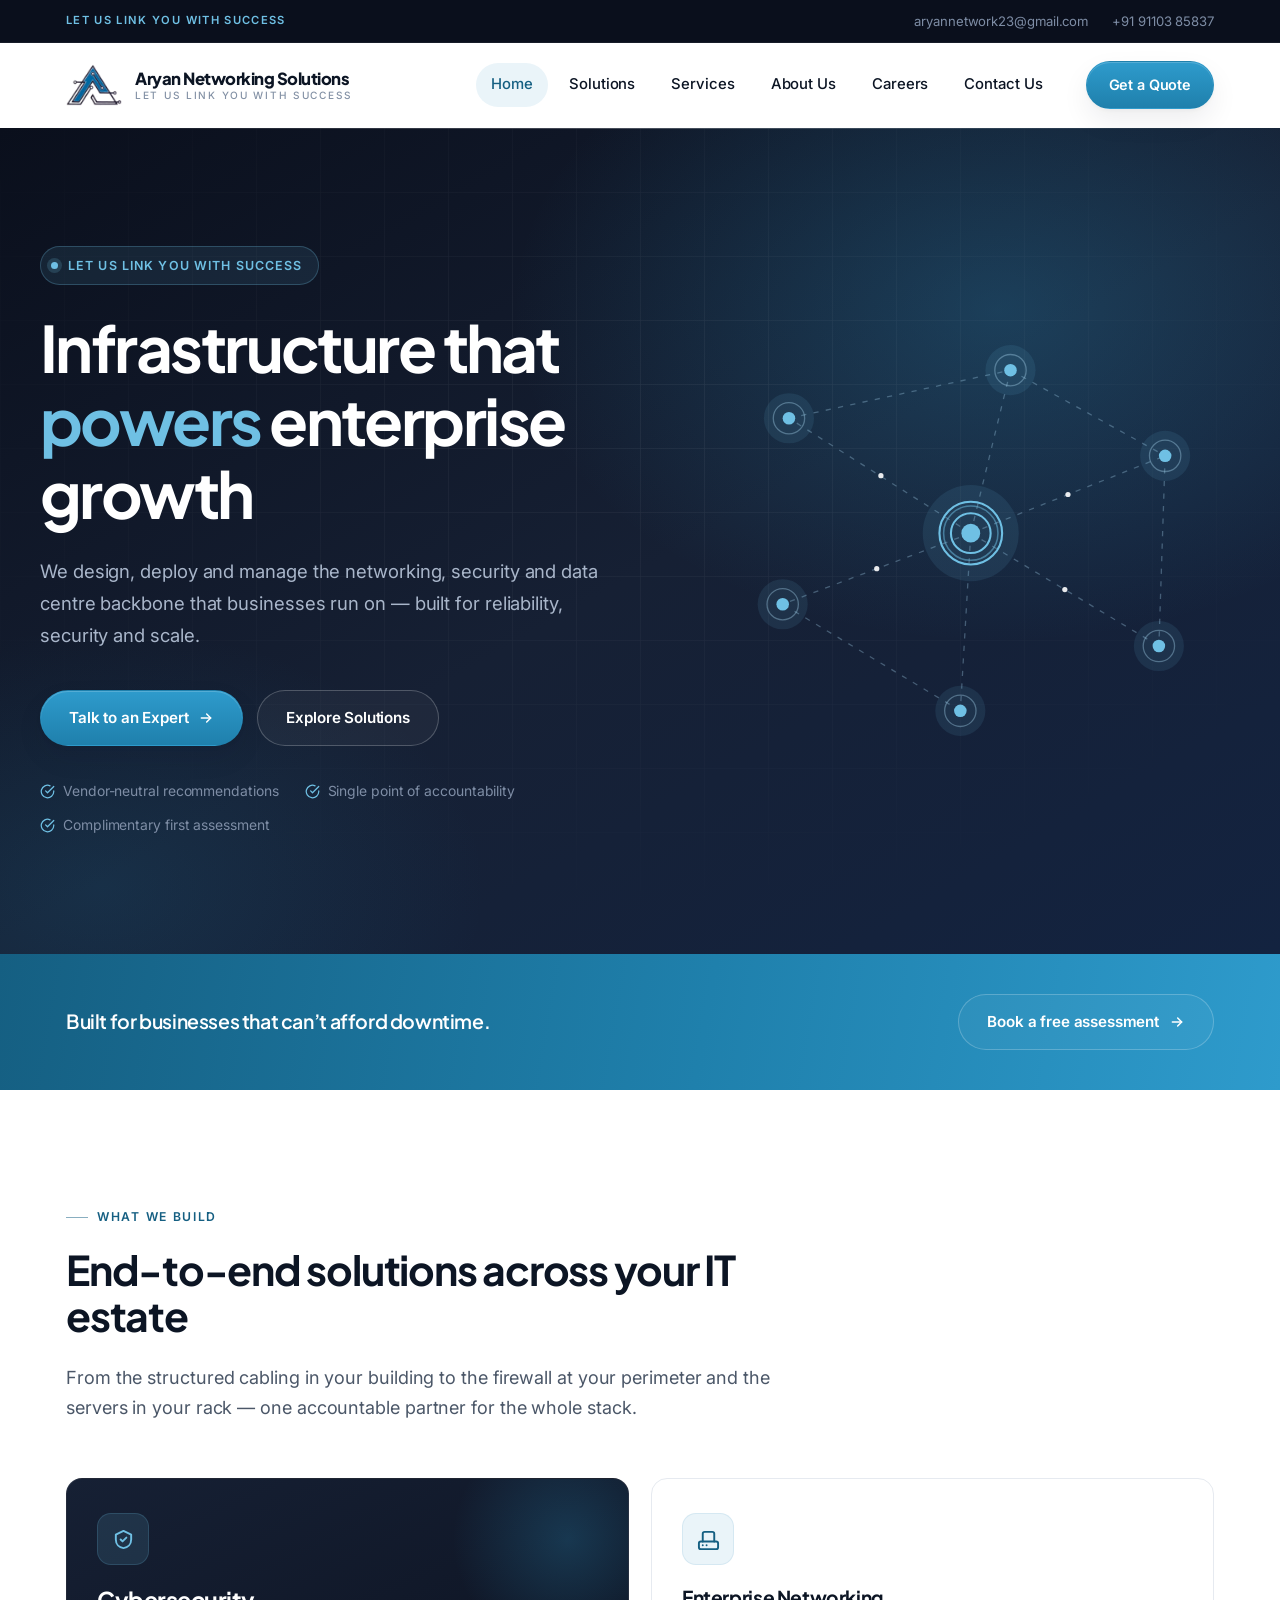
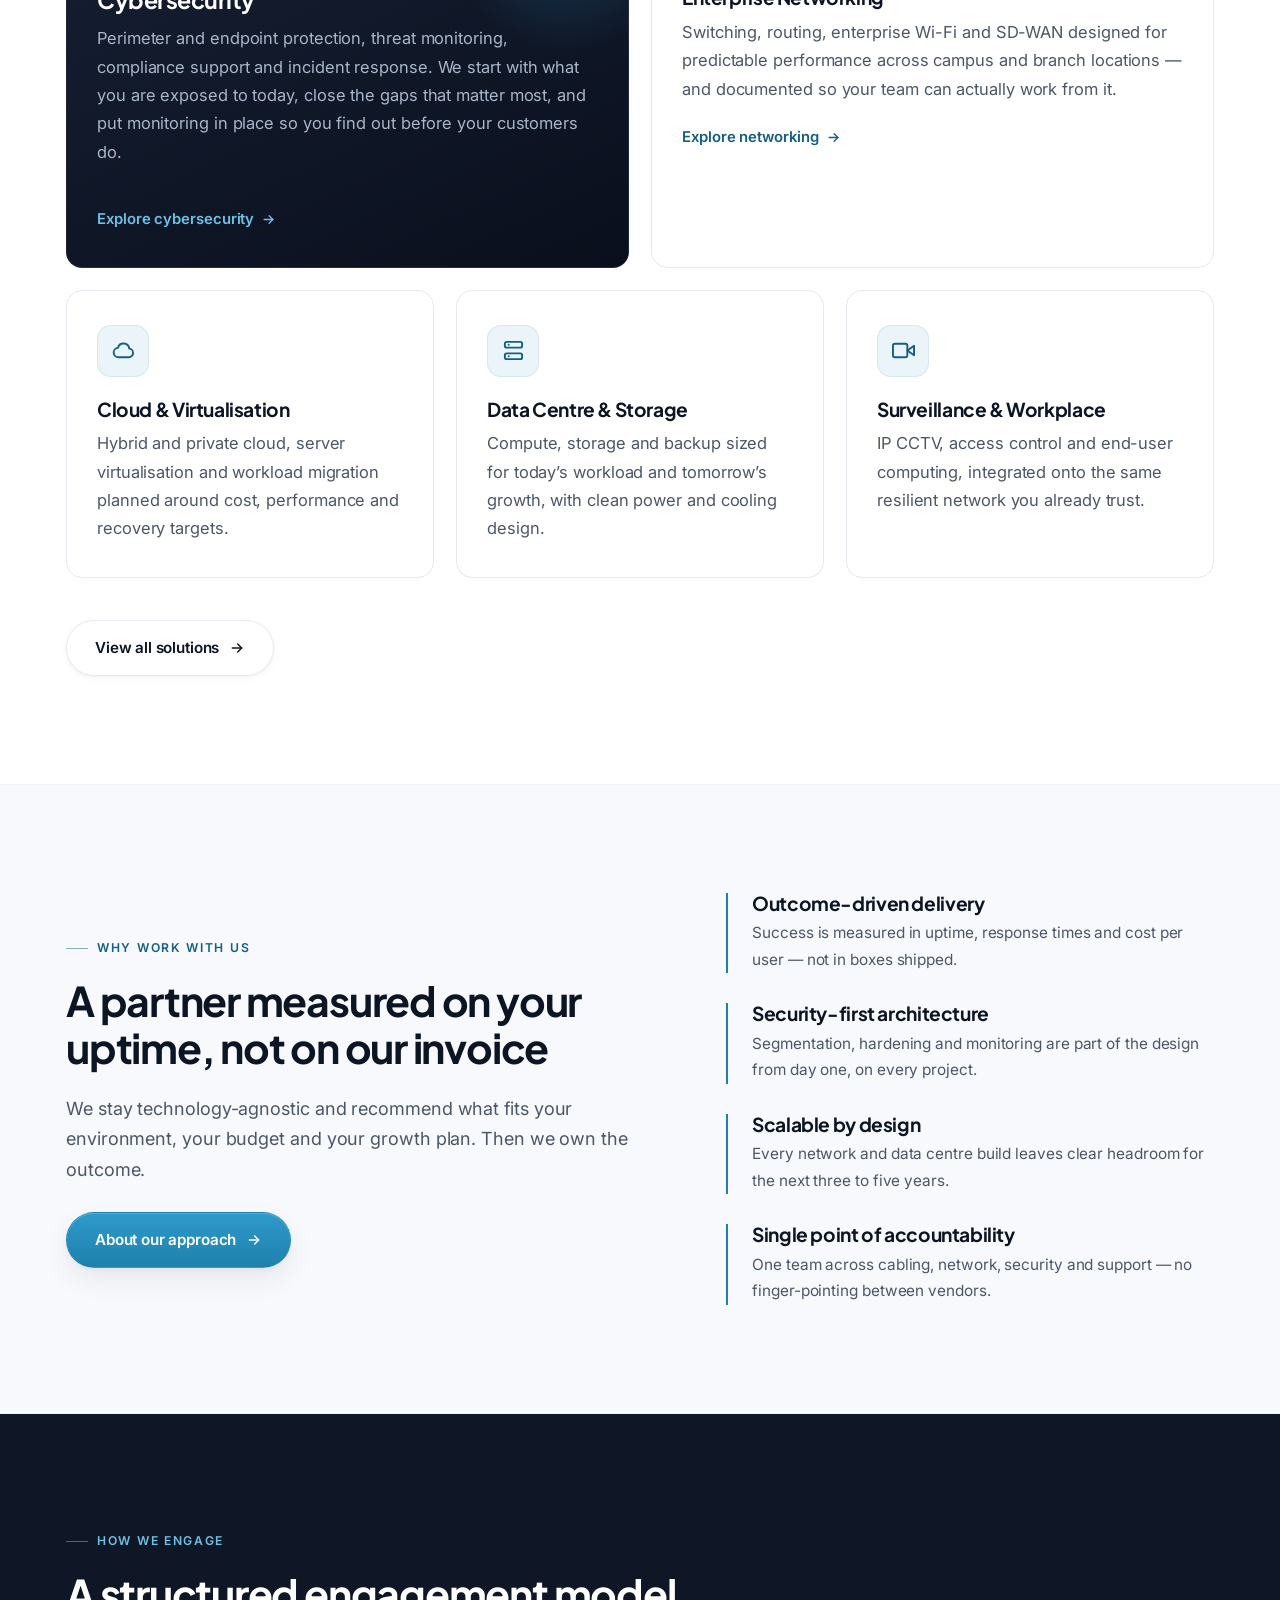
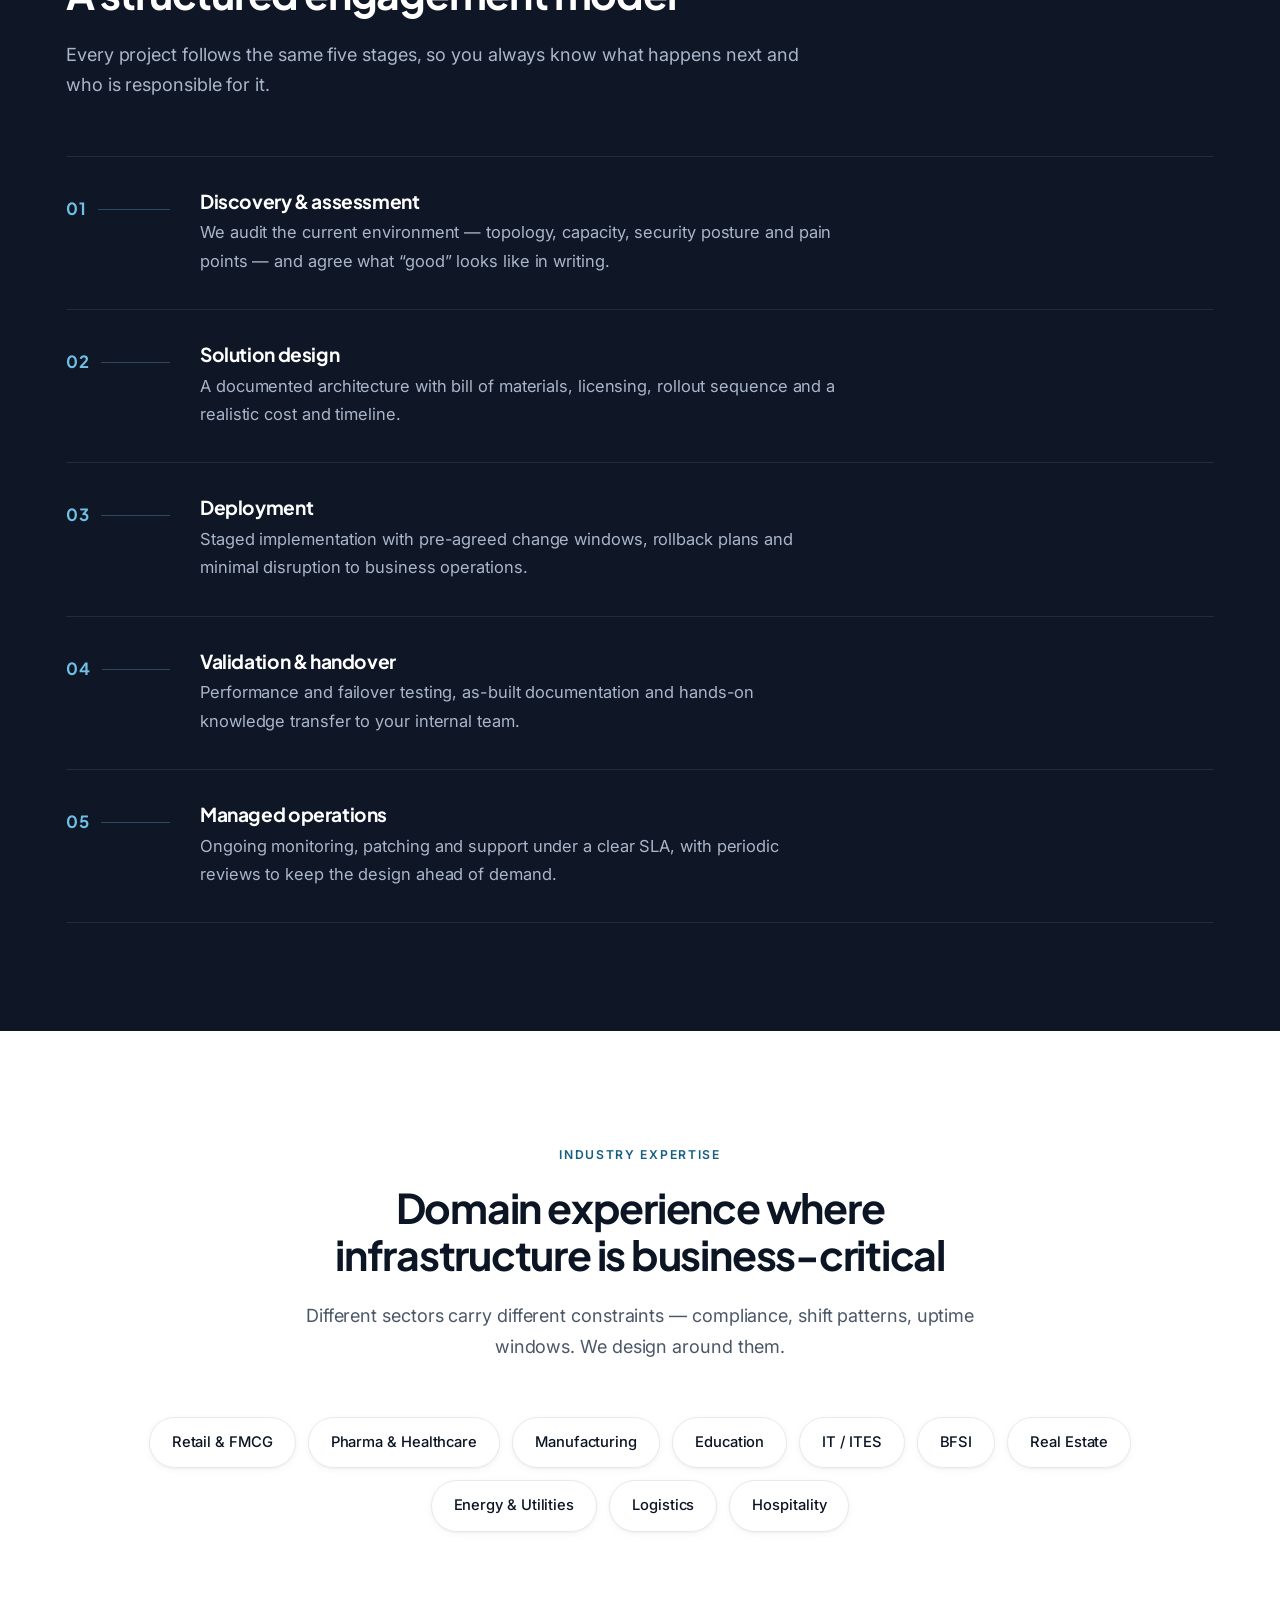
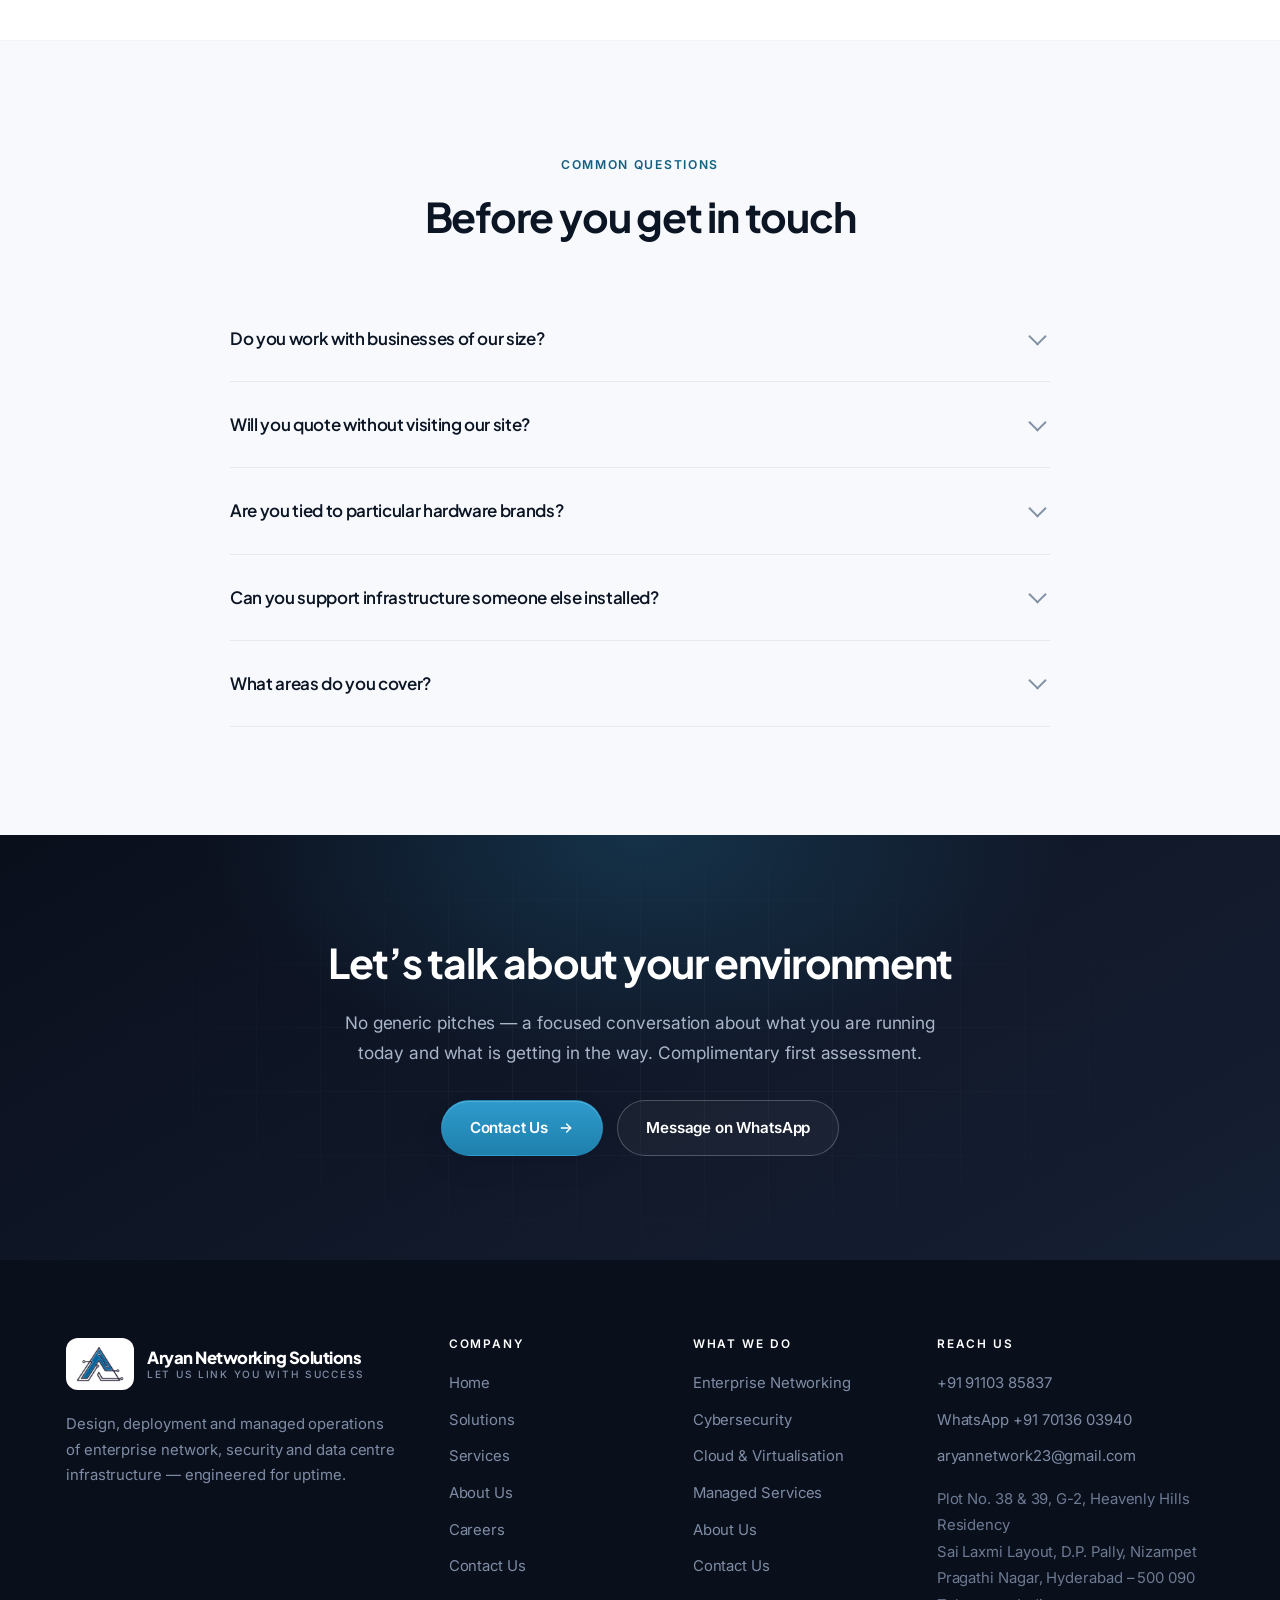
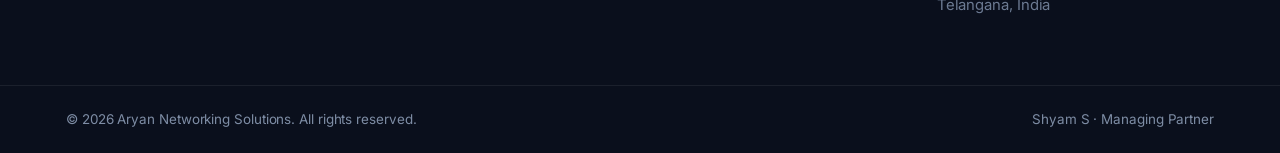
==== index.html @ 5ed6d464 "Aryan Networking Solutions marketing site Static HTML/CSS/JS site: home, solutions, services, about," ====
<!DOCTYPE html>
<html lang="en">
<head>
<meta charset="utf-8">
<meta name="viewport" content="width=device-width, initial-scale=1">
<title>Aryan Networking Solutions | Enterprise Network &amp; IT Infrastructure</title>
<meta name="description" content="Aryan Networking Solutions designs, deploys and manages enterprise networking, cybersecurity, cloud and data centre infrastructure. Hyderabad, Telangana.">
<link rel="preconnect" href="https://fonts.googleapis.com">
<link rel="preconnect" href="https://fonts.gstatic.com" crossorigin>
<link rel="stylesheet" href="https://fonts.googleapis.com/css2?family=Inter:wght@400;500;600&family=Plus+Jakarta+Sans:wght@600;700;800&display=swap">
<link rel="stylesheet" href="assets/css/styles.css">
</head>
<body>

<div id="site-header"></div>

<!-- ============================ HERO ============================ -->
<section class="hero">
  <div class="container hero-grid">

    <div>
      <span class="hero-badge"><span class="dot"></span>Let us link you with success</span>
      <h1>Infrastructure that <span class="accent">powers</span> enterprise growth</h1>
      <p>We design, deploy and manage the networking, security and data centre
         backbone that businesses run on &mdash; built for reliability, security
         and scale.</p>

      <div class="btn-row">
        <a class="btn btn-primary" data-href="phone" href="#">
          Talk to an Expert
          <svg viewBox="0 0 24 24" fill="none" stroke="currentColor" stroke-width="2.2" stroke-linecap="round" stroke-linejoin="round"><path d="M5 12h14"/><path d="M13 6l6 6-6 6"/></svg>
        </a>
        <a class="btn btn-ghost" href="solutions.html">Explore Solutions</a>
      </div>

      <div class="hero-meta">
        <span><svg viewBox="0 0 24 24" fill="none" stroke="currentColor" stroke-width="2" stroke-linecap="round" stroke-linejoin="round"><path d="M22 11.1V12a10 10 0 1 1-5.9-9.1"/><path d="M9 11l3 3L22 4"/></svg>Vendor-neutral recommendations</span>
        <span><svg viewBox="0 0 24 24" fill="none" stroke="currentColor" stroke-width="2" stroke-linecap="round" stroke-linejoin="round"><path d="M22 11.1V12a10 10 0 1 1-5.9-9.1"/><path d="M9 11l3 3L22 4"/></svg>Single point of accountability</span>
        <span><svg viewBox="0 0 24 24" fill="none" stroke="currentColor" stroke-width="2" stroke-linecap="round" stroke-linejoin="round"><path d="M22 11.1V12a10 10 0 1 1-5.9-9.1"/><path d="M9 11l3 3L22 4"/></svg>Complimentary first assessment</span>
      </div>
    </div>

    <!-- abstract network topology -->
    <div class="hero-visual" aria-hidden="true">
      <svg class="topo" viewBox="0 0 520 460">
        <g class="edge-set">
          <path class="edge" d="M262 226 L 88 116"/>
          <path class="edge" d="M262 226 L 300 70"/>
          <path class="edge" d="M262 226 L 448 152"/>
          <path class="edge" d="M262 226 L 442 334"/>
          <path class="edge" d="M262 226 L 252 396"/>
          <path class="edge" d="M262 226 L 82 294"/>
          <path class="edge" d="M88 116 L 300 70"/>
          <path class="edge" d="M448 152 L 442 334"/>
          <path class="edge" d="M252 396 L 82 294"/>
          <path class="edge" d="M300 70 L 448 152"/>
        </g>

        <circle class="pulse-ring" cx="262" cy="226" r="26"/>

        <!-- hub -->
        <circle class="halo"     cx="262" cy="226" r="46"/>
        <circle class="node-hub" cx="262" cy="226" r="30"/>
        <circle class="node-hub" cx="262" cy="226" r="19"/>
        <circle class="node-core" cx="262" cy="226" r="9"/>

        <!-- satellites -->
        <g>
          <circle class="halo" cx="88" cy="116" r="24"/>
          <circle class="node-ring" cx="88" cy="116" r="15"/>
          <circle class="node-core" cx="88" cy="116" r="6"/>

          <circle class="halo" cx="300" cy="70" r="24"/>
          <circle class="node-ring" cx="300" cy="70" r="15"/>
          <circle class="node-core" cx="300" cy="70" r="6"/>

          <circle class="halo" cx="448" cy="152" r="24"/>
          <circle class="node-ring" cx="448" cy="152" r="15"/>
          <circle class="node-core" cx="448" cy="152" r="6"/>

          <circle class="halo" cx="442" cy="334" r="24"/>
          <circle class="node-ring" cx="442" cy="334" r="15"/>
          <circle class="node-core" cx="442" cy="334" r="6"/>

          <circle class="halo" cx="252" cy="396" r="24"/>
          <circle class="node-ring" cx="252" cy="396" r="15"/>
          <circle class="node-core" cx="252" cy="396" r="6"/>

          <circle class="halo" cx="82" cy="294" r="24"/>
          <circle class="node-ring" cx="82" cy="294" r="15"/>
          <circle class="node-core" cx="82" cy="294" r="6"/>
        </g>

        <circle class="spark" cx="176" cy="171" r="2.5"/>
        <circle class="spark" cx="355" cy="189" r="2.5"/>
        <circle class="spark" cx="352" cy="280" r="2.5"/>
        <circle class="spark" cx="172" cy="260" r="2.5"/>
      </svg>
    </div>

  </div>
</section>

<!-- ======================= CAPABILITY STRIP ====================== -->
<div class="strip">
  <div class="container strip-inner">
    <p>Built for businesses that can&rsquo;t afford downtime.</p>
    <a class="btn btn-ghost" href="contact.html">
      Book a free assessment
      <svg viewBox="0 0 24 24" fill="none" stroke="currentColor" stroke-width="2.2" stroke-linecap="round" stroke-linejoin="round"><path d="M5 12h14"/><path d="M13 6l6 6-6 6"/></svg>
    </a>
  </div>
</div>

<!-- =========================== SOLUTIONS ========================= -->
<section class="section">
  <div class="container">
    <div class="section-head reveal">
      <span class="eyebrow">What we build</span>
      <h2>End-to-end solutions across your IT estate</h2>
      <p class="lead">From the structured cabling in your building to the firewall
         at your perimeter and the servers in your rack &mdash; one accountable
         partner for the whole stack.</p>
    </div>

    <div class="bento stagger">

      <article class="card card-feature b-wide">
        <div class="icon-box"><svg viewBox="0 0 24 24" fill="none" stroke="currentColor" stroke-width="2" stroke-linecap="round" stroke-linejoin="round"><path d="M12 3l8 4v5c0 5-3.4 8.4-8 9-4.6-.6-8-4-8-9V7z"/><path d="M9 12l2 2 4-4"/></svg></div>
        <h3>Cybersecurity</h3>
        <p>Perimeter and endpoint protection, threat monitoring, compliance
           support and incident response. We start with what you are exposed to
           today, close the gaps that matter most, and put monitoring in place so
           you find out before your customers do.</p>
        <a class="link-arrow" href="solutions.html#cybersecurity">
          Explore cybersecurity
          <svg viewBox="0 0 24 24" fill="none" stroke="currentColor" stroke-width="2.2" stroke-linecap="round" stroke-linejoin="round"><path d="M5 12h14"/><path d="M13 6l6 6-6 6"/></svg>
        </a>
      </article>

      <article class="card b-wide">
        <div class="icon-box"><svg viewBox="0 0 24 24" fill="none" stroke="currentColor" stroke-width="2" stroke-linecap="round" stroke-linejoin="round"><rect x="2" y="14" width="20" height="8" rx="2"/><path d="M6 14V6a2 2 0 0 1 2-2h8a2 2 0 0 1 2 2v8"/><path d="M6 18h.01M10 18h.01"/></svg></div>
        <h3>Enterprise Networking</h3>
        <p>Switching, routing, enterprise Wi-Fi and SD-WAN designed for
           predictable performance across campus and branch locations &mdash; and
           documented so your team can actually work from it.</p>
        <a class="link-arrow" href="solutions.html#networking">
          Explore networking
          <svg viewBox="0 0 24 24" fill="none" stroke="currentColor" stroke-width="2.2" stroke-linecap="round" stroke-linejoin="round"><path d="M5 12h14"/><path d="M13 6l6 6-6 6"/></svg>
        </a>
      </article>

      <article class="card">
        <div class="icon-box"><svg viewBox="0 0 24 24" fill="none" stroke="currentColor" stroke-width="2" stroke-linecap="round" stroke-linejoin="round"><path d="M17.5 19a4.5 4.5 0 0 0 .5-8.97A6 6 0 0 0 6.2 9.3 4 4 0 0 0 7 19z"/></svg></div>
        <h3>Cloud &amp; Virtualisation</h3>
        <p>Hybrid and private cloud, server virtualisation and workload migration
           planned around cost, performance and recovery targets.</p>
      </article>

      <article class="card">
        <div class="icon-box"><svg viewBox="0 0 24 24" fill="none" stroke="currentColor" stroke-width="2" stroke-linecap="round" stroke-linejoin="round"><rect x="3" y="3" width="18" height="6" rx="2"/><rect x="3" y="15" width="18" height="6" rx="2"/><path d="M7 6h.01M7 18h.01"/></svg></div>
        <h3>Data Centre &amp; Storage</h3>
        <p>Compute, storage and backup sized for today&rsquo;s workload and
           tomorrow&rsquo;s growth, with clean power and cooling design.</p>
      </article>

      <article class="card">
        <div class="icon-box"><svg viewBox="0 0 24 24" fill="none" stroke="currentColor" stroke-width="2" stroke-linecap="round" stroke-linejoin="round"><path d="M23 7l-7 5 7 5V7z"/><rect x="1" y="5" width="15" height="14" rx="2"/></svg></div>
        <h3>Surveillance &amp; Workplace</h3>
        <p>IP CCTV, access control and end-user computing, integrated onto the
           same resilient network you already trust.</p>
      </article>

    </div>

    <div class="btn-row reveal" style="margin-top:42px">
      <a class="btn btn-outline" href="solutions.html">
        View all solutions
        <svg viewBox="0 0 24 24" fill="none" stroke="currentColor" stroke-width="2.2" stroke-linecap="round" stroke-linejoin="round"><path d="M5 12h14"/><path d="M13 6l6 6-6 6"/></svg>
      </a>
    </div>
  </div>
</section>

<!-- ========================== WHY CHOOSE US ====================== -->
<section class="section section-alt">
  <div class="container">
    <div class="split split-wide">
      <div class="reveal">
        <span class="eyebrow">Why work with us</span>
        <h2>A partner measured on your uptime, not on our invoice</h2>
        <p class="lead">We stay technology-agnostic and recommend what fits your
           environment, your budget and your growth plan. Then we own the outcome.</p>
        <div class="btn-row" style="margin-top:28px">
          <a class="btn btn-primary" href="about.html">
            About our approach
            <svg viewBox="0 0 24 24" fill="none" stroke="currentColor" stroke-width="2.2" stroke-linecap="round" stroke-linejoin="round"><path d="M5 12h14"/><path d="M13 6l6 6-6 6"/></svg>
          </a>
        </div>
      </div>

      <div class="grid stagger" style="gap:30px">
        <div class="value-card">
          <h3>Outcome-driven delivery</h3>
          <p>Success is measured in uptime, response times and cost per user &mdash;
             not in boxes shipped.</p>
        </div>
        <div class="value-card">
          <h3>Security-first architecture</h3>
          <p>Segmentation, hardening and monitoring are part of the design from
             day one, on every project.</p>
        </div>
        <div class="value-card">
          <h3>Scalable by design</h3>
          <p>Every network and data centre build leaves clear headroom for the
             next three to five years.</p>
        </div>
        <div class="value-card">
          <h3>Single point of accountability</h3>
          <p>One team across cabling, network, security and support &mdash; no
             finger-pointing between vendors.</p>
        </div>
      </div>
    </div>
  </div>
</section>

<!-- ============================ PROCESS ========================== -->
<section class="section section-dark">
  <div class="container">
    <div class="section-head reveal">
      <span class="eyebrow">How we engage</span>
      <h2>A structured engagement model</h2>
      <p class="lead">Every project follows the same five stages, so you always
         know what happens next and who is responsible for it.</p>
    </div>

    <div class="process-list stagger">
      <div class="process-item">
        <div class="process-num">01</div>
        <div>
          <h3>Discovery &amp; assessment</h3>
          <p>We audit the current environment &mdash; topology, capacity, security
             posture and pain points &mdash; and agree what &ldquo;good&rdquo; looks
             like in writing.</p>
        </div>
      </div>
      <div class="process-item">
        <div class="process-num">02</div>
        <div>
          <h3>Solution design</h3>
          <p>A documented architecture with bill of materials, licensing, rollout
             sequence and a realistic cost and timeline.</p>
        </div>
      </div>
      <div class="process-item">
        <div class="process-num">03</div>
        <div>
          <h3>Deployment</h3>
          <p>Staged implementation with pre-agreed change windows, rollback plans
             and minimal disruption to business operations.</p>
        </div>
      </div>
      <div class="process-item">
        <div class="process-num">04</div>
        <div>
          <h3>Validation &amp; handover</h3>
          <p>Performance and failover testing, as-built documentation and hands-on
             knowledge transfer to your internal team.</p>
        </div>
      </div>
      <div class="process-item">
        <div class="process-num">05</div>
        <div>
          <h3>Managed operations</h3>
          <p>Ongoing monitoring, patching and support under a clear SLA, with
             periodic reviews to keep the design ahead of demand.</p>
        </div>
      </div>
    </div>
  </div>
</section>

<!-- ========================== INDUSTRIES ========================= -->
<section class="section">
  <div class="container">
    <div class="section-head center reveal">
      <span class="eyebrow">Industry expertise</span>
      <h2>Domain experience where infrastructure is business-critical</h2>
      <p class="lead">Different sectors carry different constraints &mdash;
         compliance, shift patterns, uptime windows. We design around them.</p>
    </div>

    <div class="chip-grid reveal" style="justify-content:center">
      <span class="chip">Retail &amp; FMCG</span>
      <span class="chip">Pharma &amp; Healthcare</span>
      <span class="chip">Manufacturing</span>
      <span class="chip">Education</span>
      <span class="chip">IT / ITES</span>
      <span class="chip">BFSI</span>
      <span class="chip">Real Estate</span>
      <span class="chip">Energy &amp; Utilities</span>
      <span class="chip">Logistics</span>
      <span class="chip">Hospitality</span>
    </div>
  </div>
</section>

<!-- ============================== FAQ ============================ -->
<section class="section section-alt">
  <div class="container">
    <div class="section-head center reveal">
      <span class="eyebrow">Common questions</span>
      <h2>Before you get in touch</h2>
    </div>

    <div class="faq reveal">
      <details>
        <summary>Do you work with businesses of our size?</summary>
        <p>We work with single-office operations through to multi-site
           enterprises. The engagement model changes with scale &mdash; a smaller
           business usually starts with a project or an AMC, a larger one with a
           managed service &mdash; but the design discipline is the same either way.</p>
      </details>
      <details>
        <summary>Will you quote without visiting our site?</summary>
        <p>For anything beyond a like-for-like replacement, no. Infrastructure
           quoted from a phone call tends to miss the things that cost money later
           &mdash; cable routes, power, existing licensing, how the building is
           actually used. The first assessment visit is free.</p>
      </details>
      <details>
        <summary>Are you tied to particular hardware brands?</summary>
        <p>No. We stay deliberately vendor-neutral and specify on fit first, cost
           second. If the honest answer is that your existing kit is fine and you
           do not need to spend, that is the answer you will get.</p>
      </details>
      <details>
        <summary>Can you support infrastructure someone else installed?</summary>
        <p>Yes, and it is a common starting point. We begin with an assessment to
           document what is actually in place, flag anything unsafe or
           unsupported, and then agree what we can take responsibility for under
           an SLA.</p>
      </details>
      <details>
        <summary>What areas do you cover?</summary>
        <p>We are based in Hyderabad and work across Telangana, with on-site
           response for clients in and around the city. Multi-site engagements
           further afield are handled case by case &mdash; ask us.</p>
      </details>
    </div>
  </div>
</section>

<!-- ============================== CTA ============================ -->
<section class="cta-band">
  <div class="container">
    <h2>Let&rsquo;s talk about your environment</h2>
    <p>No generic pitches &mdash; a focused conversation about what you are running
       today and what is getting in the way. Complimentary first assessment.</p>
    <div class="btn-row">
      <a class="btn btn-primary" href="contact.html">
        Contact Us
        <svg viewBox="0 0 24 24" fill="none" stroke="currentColor" stroke-width="2.2" stroke-linecap="round" stroke-linejoin="round"><path d="M5 12h14"/><path d="M13 6l6 6-6 6"/></svg>
      </a>
      <a class="btn btn-ghost" data-href="whatsapp" href="#">Message on WhatsApp</a>
    </div>
  </div>
</section>

<div id="site-footer"></div>
<script src="assets/js/site.js"></script>
</body>
</html>
---- assets/css/styles.css ----
/* ============================================================================
   THEME  —  change the colours here and the whole site follows.
   Palette is taken from the company logo: circuit blue on deep navy.
   ============================================================================ */
:root {
  --accent:        #1F80AC;   /* primary brand blue — taken from the logo */
  --accent-2:      #2E9BCC;   /* hover / brighter step */
  --accent-dark:   #155F82;
  --accent-light:  #6FC0E4;   /* lighter tint, for use on dark backgrounds */
  --accent-soft:   #EAF4F9;

  /* Logo mark colours (only used by the fallback SVG mark) */
  --logo-line:     #16233B;
  --logo-blue:     #1F80AC;
  --logo-ring:     #FFFFFF;

  /* Dark scale — header bar, hero, footer */
  --navy-900:      #0A0F1C;
  --navy-800:      #0F1626;
  --navy-700:      #162034;
  --navy-600:      #1E2A44;
  --navy:          var(--navy-800);

  /* Text */
  --ink:           #0C1524;
  --body:          #4B5768;
  --muted:         #8391A5;
  --on-dark:       #A9B6CA;
  --on-dark-soft:  #7E8DA5;

  /* Surfaces */
  --line:          #E6EAF0;
  --line-soft:     #F0F3F7;
  --bg:            #FFFFFF;
  --bg-alt:        #F7F9FC;

  /* Shape */
  --r-sm:          10px;
  --r:             16px;
  --r-lg:          22px;
  --r-pill:        999px;

  /* Layered shadows — several soft passes read richer than one hard drop */
  --shadow-sm:     0 1px 2px rgba(12,21,36,.04), 0 2px 8px rgba(12,21,36,.04);
  --shadow-md:     0 2px 4px rgba(12,21,36,.04), 0 12px 28px rgba(12,21,36,.07);
  --shadow-lg:     0 4px 8px rgba(12,21,36,.05), 0 24px 60px rgba(12,21,36,.12);

  --maxw:          1200px;
  --ease:          cubic-bezier(.22,.61,.36,1);

  --font:          "Inter", "Segoe UI", Roboto, "Helvetica Neue", Arial, sans-serif;
  --font-display:  "Plus Jakarta Sans", "Inter", "Segoe UI", Arial, sans-serif;
}

/* ---------------------------------------------------------------- base --- */
* { box-sizing: border-box; }
html { scroll-behavior: smooth; -webkit-text-size-adjust: 100%; }
body {
  margin: 0;
  font-family: var(--font);
  font-size: 16.5px;
  color: var(--body);
  background: var(--bg);
  line-height: 1.72;
  letter-spacing: -.005em;
  -webkit-font-smoothing: antialiased;
  -moz-osx-font-smoothing: grayscale;
}
::selection { background: var(--accent); color: #fff; }

h1, h2, h3, h4 {
  font-family: var(--font-display);
  color: var(--ink);
  line-height: 1.14;
  margin: 0 0 .55em;
  font-weight: 700;
  letter-spacing: -.03em;
}
h1 { font-size: clamp(2.3rem, 5vw, 4rem); letter-spacing: -.04em; }
h2 { font-size: clamp(1.75rem, 3.2vw, 2.65rem); }
h3 { font-size: 1.2rem; letter-spacing: -.02em; }
h4 { font-size: 1rem; letter-spacing: -.01em; }
p  { margin: 0 0 1.15em; }
a  { color: var(--accent-dark); text-decoration: none; transition: color .2s var(--ease); }
a:hover { color: var(--accent); }
img { max-width: 100%; display: block; }
ul { margin: 0; padding: 0; list-style: none; }
:focus-visible { outline: 2px solid var(--accent); outline-offset: 3px; border-radius: 4px; }

.container { width: 100%; max-width: var(--maxw); margin: 0 auto; padding: 0 26px; }
.section { padding: 108px 0; }
.section-tight { padding: 76px 0; }
.section-alt { background: var(--bg-alt); }
.section-dark { background: var(--navy-800); color: var(--on-dark); }
.section-dark h1, .section-dark h2, .section-dark h3, .section-dark h4 { color: #fff; }

/* hairline divider used between light sections */
.section-alt + .section, .section + .section-alt { border-top: 1px solid var(--line-soft); }

.eyebrow {
  display: inline-flex; align-items: center; gap: 9px;
  font-family: var(--font);
  font-size: .76rem; font-weight: 600;
  letter-spacing: .14em; text-transform: uppercase;
  color: var(--accent-dark); margin-bottom: 18px;
}
.eyebrow::before {
  content: ""; width: 22px; height: 1px; background: currentColor; opacity: .5;
}
.section-dark .eyebrow, .hero .eyebrow { color: var(--accent-light); }
.section-head { max-width: 740px; margin-bottom: 56px; }
.section-head.center { margin-left: auto; margin-right: auto; text-align: center; }
.section-head.center .eyebrow::before { display: none; }
.lead { font-size: 1.13rem; color: var(--body); line-height: 1.68; }
.section-dark .lead { color: var(--on-dark); }
.accent { color: var(--accent); }
.hero .accent, .section-dark .accent, .cta-band .accent { color: var(--accent-light); }

/* -------------------------------------------------------------- buttons --- */
.btn {
  position: relative;
  display: inline-flex; align-items: center; gap: 10px;
  padding: 14px 28px; border-radius: var(--r-pill);
  font-family: var(--font);
  font-weight: 600; font-size: .95rem; letter-spacing: -.01em;
  border: 1px solid transparent; cursor: pointer;
  transition: transform .25s var(--ease), background .25s var(--ease),
              color .25s var(--ease), border-color .25s var(--ease),
              box-shadow .25s var(--ease);
}
.btn svg { width: 16px; height: 16px; transition: transform .25s var(--ease); }
.btn:hover svg { transform: translateX(3px); }
.btn:hover { transform: translateY(-2px); }
.btn:active { transform: translateY(0); }

.btn-primary {
  background: linear-gradient(180deg, var(--accent-2), var(--accent));
  color: #fff; box-shadow: 0 1px 0 rgba(255,255,255,.18) inset, var(--shadow-md);
}
.btn-primary:hover {
  background: linear-gradient(180deg, var(--accent), var(--accent-dark));
  color: #fff; box-shadow: 0 1px 0 rgba(255,255,255,.18) inset, var(--shadow-lg);
}
.btn-ghost { border-color: rgba(255,255,255,.22); color: #fff; background: rgba(255,255,255,.04); }
.btn-ghost:hover { border-color: rgba(255,255,255,.5); background: rgba(255,255,255,.1); color: #fff; }
.btn-outline { border-color: var(--line); color: var(--ink); background: #fff; box-shadow: var(--shadow-sm); }
.btn-outline:hover { border-color: var(--accent); color: var(--accent-dark); box-shadow: var(--shadow-md); }
.btn-row { display: flex; flex-wrap: wrap; gap: 14px; }

/* text link with arrow */
.link-arrow {
  display: inline-flex; align-items: center; gap: 7px;
  font-weight: 600; font-size: .93rem; color: var(--accent-dark);
}
.link-arrow svg { width: 15px; height: 15px; transition: transform .25s var(--ease); }
.link-arrow:hover svg { transform: translateX(4px); }

/* --------------------------------------------------------------- header --- */
.topbar {
  background: var(--navy-900); color: var(--on-dark-soft); font-size: .82rem;
  border-bottom: 1px solid rgba(255,255,255,.06);
}
.topbar-inner { display: flex; justify-content: space-between; align-items: center; gap: 16px; height: 42px; }
.topbar-tag {
  letter-spacing: .12em; text-transform: uppercase; font-size: .7rem;
  font-weight: 600; color: var(--accent-light);
}
.topbar-links { display: flex; gap: 24px; }
.topbar-links a { color: var(--on-dark-soft); }
.topbar-links a:hover { color: #fff; }

.site-header {
  position: sticky; top: 0; z-index: 60;
  background: rgba(255,255,255,.86);
  -webkit-backdrop-filter: saturate(180%) blur(14px);
  backdrop-filter: saturate(180%) blur(14px);
  border-bottom: 1px solid transparent;
  transition: border-color .3s var(--ease), box-shadow .3s var(--ease), background .3s var(--ease);
}
.site-header.scrolled {
  border-bottom-color: var(--line);
  box-shadow: 0 1px 24px rgba(12,21,36,.06);
  background: rgba(255,255,255,.94);
}
.header-inner { display: flex; align-items: center; gap: 28px; height: 84px; transition: height .3s var(--ease); }
.site-header.scrolled .header-inner { height: 72px; }

.brand { display: flex; align-items: center; gap: 13px; }
.logo-mark { width: 56px; height: auto; flex: none; object-fit: contain; transition: width .3s var(--ease); }
.site-header.scrolled .logo-mark { width: 48px; }

/* Colours for the fallback SVG mark (only used when SITE.logoImage is ""). */
.lg-line { stroke: var(--logo-line); }
.lg-fill { fill: var(--logo-blue); }
.lg-ring { fill: var(--logo-ring); }
.site-footer { --logo-line: #FFFFFF; --logo-ring: var(--navy-800); --logo-blue: #3B9BC8; }

/* The logo's linework is navy, so on the navy footer it sits on a white chip. */
.footer-brand .logo-mark { background: #fff; border-radius: 12px; padding: 8px 10px; width: 68px; }

.brand-text { display: flex; flex-direction: column; line-height: 1.2; }
.brand-name {
  font-family: var(--font-display);
  font-weight: 800; font-size: 1.04rem; color: var(--ink); letter-spacing: -.03em;
}
.brand-sub {
  font-size: .63rem; letter-spacing: .17em; text-transform: uppercase;
  color: var(--muted); font-weight: 500;
}

.main-nav { display: flex; gap: 6px; margin-left: auto; }
.main-nav a {
  color: var(--ink); font-weight: 500; font-size: .93rem;
  padding: 9px 15px; border-radius: var(--r-pill); position: relative;
  transition: background .2s var(--ease), color .2s var(--ease);
}
.main-nav a:hover { background: var(--line-soft); color: var(--ink); }
.main-nav a.active { color: var(--accent-dark); background: var(--accent-soft); }
.header-cta { padding: 11px 22px; font-size: .9rem; }

.nav-toggle { display: none; background: none; border: 0; padding: 8px; cursor: pointer; }
.nav-toggle span { display: block; width: 22px; height: 2px; background: var(--ink); margin: 5px 0; border-radius: 2px; transition: .25s var(--ease); }
.nav-toggle.open span:nth-child(1) { transform: translateY(7px) rotate(45deg); }
.nav-toggle.open span:nth-child(2) { opacity: 0; }
.nav-toggle.open span:nth-child(3) { transform: translateY(-7px) rotate(-45deg); }

/* ----------------------------------------------------------------- hero --- */
.hero {
  position: relative; overflow: hidden; color: var(--on-dark);
  background:
    radial-gradient(760px 520px at 78% 22%, rgba(46,155,204,.26), transparent 64%),
    radial-gradient(620px 420px at 8% 92%, rgba(31,128,172,.16), transparent 62%),
    linear-gradient(150deg, var(--navy-900) 0%, var(--navy-700) 52%, #132340 100%);
}
/* faint engineering grid */
.hero::before {
  content: ""; position: absolute; inset: 0; opacity: .085; pointer-events: none;
  background-image:
    linear-gradient(rgba(255,255,255,.6) 1px, transparent 1px),
    linear-gradient(90deg, rgba(255,255,255,.6) 1px, transparent 1px);
  background-size: 64px 64px;
  mask-image: radial-gradient(78% 78% at 50% 35%, #000, transparent 80%);
  -webkit-mask-image: radial-gradient(78% 78% at 50% 35%, #000, transparent 80%);
}
/* soft top-edge sheen */
.hero::after {
  content: ""; position: absolute; left: 0; right: 0; top: 0; height: 1px;
  background: linear-gradient(90deg, transparent, rgba(255,255,255,.22), transparent);
}
.hero-grid {
  position: relative; z-index: 1;
  display: grid; grid-template-columns: 1.05fr .95fr; gap: 56px; align-items: center;
  padding: 118px 0 116px;
}
.hero h1 { color: #fff; margin-bottom: .4em; }
.hero p { font-size: 1.16rem; color: var(--on-dark); max-width: 560px; }
.hero-badge {
  display: inline-flex; align-items: center; gap: 10px; margin-bottom: 26px;
  padding: 8px 16px 8px 10px; border-radius: var(--r-pill);
  font-size: .78rem; font-weight: 600; letter-spacing: .09em; text-transform: uppercase;
  background: rgba(111,192,228,.1); border: 1px solid rgba(111,192,228,.26);
  color: var(--accent-light);
}
.hero-badge .dot {
  width: 7px; height: 7px; border-radius: 50%; background: var(--accent-light);
  box-shadow: 0 0 0 4px rgba(111,192,228,.18);
  animation: pulse 2.6s ease-in-out infinite;
}
@keyframes pulse { 0%,100% { opacity: 1; } 50% { opacity: .35; } }
.hero .btn-row { margin-top: 38px; }

/* small reassurance line under the hero buttons */
.hero-meta {
  display: flex; flex-wrap: wrap; gap: 10px 26px; margin-top: 34px;
  font-size: .87rem; color: var(--on-dark-soft);
}
.hero-meta span { display: inline-flex; align-items: center; gap: 8px; }
.hero-meta svg { width: 15px; height: 15px; color: var(--accent-light); flex: none; }

/* animated network topology beside the hero copy */
.hero-visual { position: relative; }
.topo { width: 100%; height: auto; overflow: visible; }
.topo .edge {
  fill: none; stroke: rgba(160,205,230,.34); stroke-width: 1.25;
  stroke-dasharray: 5 7; animation: flow 9s linear infinite;
}
@keyframes flow { to { stroke-dashoffset: -120; } }
.topo .node-ring { fill: none; stroke: rgba(160,205,230,.4); stroke-width: 1.25; }
.topo .node-core { fill: var(--accent-light); }
.topo .node-hub  { fill: none; stroke: var(--accent-light); stroke-width: 2; }
.topo .halo { fill: rgba(111,192,228,.10); }
.topo .spark { fill: #fff; opacity: .9; }
.topo .pulse-ring { fill: none; stroke: rgba(111,192,228,.5); stroke-width: 1.5; transform-origin: center;
  animation: ripple 3.4s ease-out infinite; }
@keyframes ripple {
  0%   { r: 26; opacity: .7; }
  100% { r: 92; opacity: 0; }
}

/* --------------------------------------------------------- inner heroes --- */
.page-hero {
  background:
    radial-gradient(620px 340px at 84% 0%, rgba(46,155,204,.22), transparent 64%),
    linear-gradient(150deg, var(--navy-900) 0%, var(--navy-700) 100%);
  color: var(--on-dark); padding: 92px 0 84px; position: relative; overflow: hidden;
}
.page-hero::before {
  content: ""; position: absolute; inset: 0; opacity: .07; pointer-events: none;
  background-image:
    linear-gradient(rgba(255,255,255,.6) 1px, transparent 1px),
    linear-gradient(90deg, rgba(255,255,255,.6) 1px, transparent 1px);
  background-size: 64px 64px;
  mask-image: radial-gradient(70% 90% at 30% 40%, #000, transparent 82%);
  -webkit-mask-image: radial-gradient(70% 90% at 30% 40%, #000, transparent 82%);
}
.page-hero .container { position: relative; z-index: 1; }
.page-hero h1 { color: #fff; margin-bottom: .28em; }
.page-hero p { max-width: 660px; font-size: 1.1rem; margin: 0; }
.crumb {
  font-size: .82rem; color: var(--on-dark-soft); margin-bottom: 16px;
  letter-spacing: .05em; display: flex; align-items: center; gap: 9px;
}
.crumb a { color: var(--accent-light); }
.crumb span { opacity: .4; }

/* ---------------------------------------------------------------- cards --- */
.grid { display: grid; gap: 22px; }
.grid-2 { grid-template-columns: repeat(2, 1fr); }
.grid-3 { grid-template-columns: repeat(3, 1fr); }
.grid-4 { grid-template-columns: repeat(4, 1fr); }

.card {
  position: relative; background: #fff;
  border: 1px solid var(--line); border-radius: var(--r);
  padding: 34px 30px; overflow: hidden;
  transition: transform .32s var(--ease), box-shadow .32s var(--ease), border-color .32s var(--ease);
}
/* a hairline of brand colour warms on hover */
.card::before {
  content: ""; position: absolute; left: 0; right: 0; top: 0; height: 2px;
  background: linear-gradient(90deg, var(--accent), var(--accent-light));
  opacity: 0; transition: opacity .32s var(--ease);
}
.card:hover { transform: translateY(-5px); box-shadow: var(--shadow-lg); border-color: #D4E4EF; }
.card:hover::before { opacity: 1; }
.card h3 { margin-bottom: .45em; }
.card p:last-child { margin-bottom: 0; }
.card-sub { color: var(--muted); font-size: .84rem; margin-bottom: 12px; letter-spacing: .02em; }

.icon-box {
  width: 52px; height: 52px; border-radius: 14px; display: grid; place-items: center;
  background: var(--accent-soft); color: var(--accent-dark); margin-bottom: 22px;
  border: 1px solid rgba(31,128,172,.1);
  transition: background .3s var(--ease), color .3s var(--ease);
}
.icon-box svg { width: 23px; height: 23px; }
.card:hover .icon-box { background: var(--accent); color: #fff; border-color: transparent; }
.section-dark .icon-box { background: rgba(111,192,228,.12); color: var(--accent-light); border-color: rgba(111,192,228,.16); }

/* ----------------------------------------------------------------- bento --- */
.bento { display: grid; grid-template-columns: repeat(6, 1fr); gap: 22px; }
.bento > * { grid-column: span 2; }
.bento .b-wide { grid-column: span 3; }
.bento .b-full { grid-column: span 6; }

/* the one feature tile, on dark */
.card-feature {
  background: linear-gradient(155deg, var(--navy-700) 0%, var(--navy-900) 100%);
  border-color: rgba(255,255,255,.08); color: var(--on-dark);
  display: flex; flex-direction: column;
}
.card-feature h3 { color: #fff; font-size: 1.45rem; }
.card-feature .icon-box { background: rgba(111,192,228,.13); color: var(--accent-light); border-color: rgba(111,192,228,.18); }
.card-feature:hover { border-color: rgba(111,192,228,.3); }
.card-feature:hover .icon-box { background: var(--accent); color: #fff; }
.card-feature .link-arrow { color: var(--accent-light); margin-top: auto; padding-top: 22px; }

/* feature-tile corner glow */
.card-feature::after {
  content: ""; position: absolute; right: -60px; top: -60px; width: 240px; height: 240px;
  border-radius: 50%; background: radial-gradient(circle, rgba(46,155,204,.24), transparent 68%);
  pointer-events: none;
}

/* ------------------------------------------------------------ tick lists --- */
.ticks li { position: relative; padding-left: 30px; margin-bottom: 11px; font-size: .96rem; }
.ticks li::before {
  content: ""; position: absolute; left: 0; top: .52em;
  width: 9px; height: 9px; border-radius: 50%;
  background: var(--accent); box-shadow: 0 0 0 4px rgba(31,128,172,.13);
}
.section-dark .ticks li::before { background: var(--accent-light); box-shadow: 0 0 0 4px rgba(111,192,228,.14); }

/* --------------------------------------------------------------- layout --- */
.split { display: grid; grid-template-columns: 1fr 1fr; gap: 64px; align-items: center; }
.split-wide { grid-template-columns: 1.1fr .9fr; }

.value-card { border-left: 2px solid var(--accent); padding-left: 24px; }
.value-card h3 { margin-bottom: .3em; }
.value-card p { margin: 0; font-size: .96rem; }

/* -------------------------------------------------------------- process --- */
.process-list { counter-reset: step; position: relative; }
.process-item {
  display: grid; grid-template-columns: 104px 1fr; gap: 30px; align-items: start;
  padding: 34px 0; border-top: 1px solid rgba(255,255,255,.09);
  transition: background .3s var(--ease);
}
.process-item:last-child { border-bottom: 1px solid rgba(255,255,255,.09); }
.process-num {
  font-family: var(--font-display);
  font-size: 1.05rem; font-weight: 700; color: var(--accent-light);
  letter-spacing: .04em; padding-top: .25em;
  display: flex; align-items: center; gap: 12px;
}
.process-num::after { content: ""; flex: 1; height: 1px; background: rgba(111,192,228,.3); }
.process-item h3 { margin-bottom: .3em; }
.process-item p { margin: 0; color: var(--on-dark); max-width: 640px; }

/* ------------------------------------------------------------ industries --- */
.chip-grid { display: flex; flex-wrap: wrap; gap: 12px; }
.chip {
  padding: 12px 22px; border: 1px solid var(--line); border-radius: var(--r-pill);
  background: #fff; font-size: .92rem; font-weight: 500; color: var(--ink);
  box-shadow: var(--shadow-sm);
  transition: transform .25s var(--ease), border-color .25s var(--ease),
              color .25s var(--ease), box-shadow .25s var(--ease);
}
.chip:hover {
  border-color: var(--accent); color: var(--accent-dark);
  transform: translateY(-3px); box-shadow: var(--shadow-md);
}

/* ------------------------------------------------------------- accordion --- */
.faq { max-width: 820px; margin: 0 auto; }
.faq details {
  border-bottom: 1px solid var(--line); padding: 4px 0;
}
.faq summary {
  list-style: none; cursor: pointer; padding: 24px 44px 24px 0; position: relative;
  font-family: var(--font-display); font-weight: 600; font-size: 1.06rem;
  color: var(--ink); letter-spacing: -.02em;
  transition: color .2s var(--ease);
}
.faq summary::-webkit-details-marker { display: none; }
.faq summary:hover { color: var(--accent-dark); }
.faq summary::after {
  content: ""; position: absolute; right: 6px; top: 50%; width: 11px; height: 11px;
  border-right: 2px solid var(--muted); border-bottom: 2px solid var(--muted);
  transform: translateY(-70%) rotate(45deg); transition: transform .28s var(--ease);
}
.faq details[open] summary::after { transform: translateY(-30%) rotate(-135deg); }
.faq details p { margin: 0 0 24px; max-width: 700px; font-size: .99rem; }

/* ----------------------------------------------------------------- strip --- */
.strip {
  background: linear-gradient(100deg, var(--accent-dark), var(--accent) 55%, var(--accent-2));
  color: #fff; padding: 40px 0;
}
.strip-inner { display: flex; flex-wrap: wrap; justify-content: space-between; gap: 22px; align-items: center; }
.strip p {
  margin: 0; font-family: var(--font-display);
  font-size: 1.22rem; font-weight: 600; letter-spacing: -.02em;
}

/* --------------------------------------------------------------- CTA band --- */
.cta-band {
  position: relative; overflow: hidden; text-align: center; padding: 104px 0;
  color: var(--on-dark);
  background:
    radial-gradient(660px 360px at 50% 0%, rgba(46,155,204,.22), transparent 66%),
    linear-gradient(150deg, var(--navy-900), var(--navy-700));
}
.cta-band::before {
  content: ""; position: absolute; inset: 0; opacity: .07; pointer-events: none;
  background-image:
    linear-gradient(rgba(255,255,255,.6) 1px, transparent 1px),
    linear-gradient(90deg, rgba(255,255,255,.6) 1px, transparent 1px);
  background-size: 64px 64px;
  mask-image: radial-gradient(60% 70% at 50% 50%, #000, transparent 78%);
  -webkit-mask-image: radial-gradient(60% 70% at 50% 50%, #000, transparent 78%);
}
.cta-band .container { position: relative; z-index: 1; }
.cta-band h2 { color: #fff; }
.cta-band p { max-width: 620px; margin: 0 auto 32px; font-size: 1.08rem; }
.cta-band .btn-row { justify-content: center; }

/* -------------------------------------------------------------- contact --- */
.contact-grid { display: grid; grid-template-columns: 1fr 1fr; gap: 52px; align-items: start; }
.contact-card {
  border: 1px solid var(--line); border-radius: var(--r); padding: 34px 30px;
  background: #fff; box-shadow: var(--shadow-sm);
}
.contact-row { display: flex; gap: 18px; padding: 19px 0; border-bottom: 1px solid var(--line-soft); }
.contact-row:last-child { border-bottom: 0; padding-bottom: 0; }
.contact-row:first-child { padding-top: 0; }
.contact-row .icon-box { margin: 0; width: 44px; height: 44px; border-radius: 12px; flex: none; }
.contact-row .icon-box svg { width: 19px; height: 19px; }
.contact-row strong {
  display: block; color: var(--muted); font-size: .72rem;
  text-transform: uppercase; letter-spacing: .13em; margin-bottom: 5px; font-weight: 600;
}
.contact-row span, .contact-row a { font-size: 1.01rem; color: var(--ink); }
.contact-row a:hover { color: var(--accent); }

.form-grid { display: grid; grid-template-columns: 1fr 1fr; gap: 18px; }
.field { display: flex; flex-direction: column; gap: 8px; }
.field.full { grid-column: 1 / -1; }
.field label { font-size: .84rem; font-weight: 600; color: var(--ink); letter-spacing: -.01em; }
.field input, .field select, .field textarea {
  font-family: inherit; font-size: .95rem; padding: 13px 15px;
  border: 1px solid var(--line); border-radius: var(--r-sm);
  background: var(--bg-alt); color: var(--ink);
  transition: border-color .2s var(--ease), box-shadow .2s var(--ease), background .2s var(--ease);
}
.field input:hover, .field select:hover, .field textarea:hover { border-color: #CFD8E4; }
.field input:focus, .field select:focus, .field textarea:focus {
  outline: none; background: #fff; border-color: var(--accent);
  box-shadow: 0 0 0 3px rgba(31,128,172,.14);
}
.field textarea { resize: vertical; min-height: 140px; }
.form-note { font-size: .85rem; color: var(--muted); margin: 14px 0 0; }

/* ---------------------------------------------------------------- footer --- */
.site-footer { background: var(--navy-900); color: var(--on-dark-soft); padding-top: 78px; font-size: .93rem; }
.footer-grid { display: grid; grid-template-columns: 1.7fr 1fr 1fr 1.4fr; gap: 46px; padding-bottom: 56px; }
.footer-brand { margin-bottom: 22px; }
.footer-brand .brand-name { color: #fff; }
.footer-brand .brand-sub { color: var(--on-dark-soft); }
.footer-about p { max-width: 330px; }
.site-footer h4 {
  color: #fff; font-family: var(--font); font-size: .74rem; font-weight: 600;
  letter-spacing: .16em; text-transform: uppercase; margin-bottom: 20px;
}
.site-footer li { margin-bottom: 11px; }
.site-footer a { color: var(--on-dark-soft); }
.site-footer a:hover { color: var(--accent-light); }
.footer-address { color: #6C7A92; line-height: 1.78; margin-top: 16px; }
.footer-bottom { border-top: 1px solid rgba(255,255,255,.07); padding: 22px 0; font-size: .84rem; }
.footer-bottom-inner { display: flex; justify-content: space-between; gap: 16px; flex-wrap: wrap; }

/* ---------------------------------------------------------------- motion --- */
.reveal {
  opacity: 0; transform: translateY(22px);
  transition: opacity .7s var(--ease), transform .7s var(--ease);
  transition-delay: var(--d, 0ms);
}
.reveal.in { opacity: 1; transform: none; }

@media (prefers-reduced-motion: reduce) {
  .reveal { opacity: 1; transform: none; transition: none; }
  html { scroll-behavior: auto; }
  .btn:hover, .card:hover, .chip:hover { transform: none; }
  .topo .edge, .hero-badge .dot, .topo .pulse-ring { animation: none; }
}

/* ------------------------------------------------------------ responsive --- */
@media (max-width: 1080px) {
  .hero-grid { grid-template-columns: 1fr; gap: 48px; padding: 92px 0 88px; }
  .hero-visual { max-width: 520px; }
  .hero p { max-width: none; }
  .bento > * { grid-column: span 3; }
  .grid-4 { grid-template-columns: repeat(2, 1fr); }
  .footer-grid { grid-template-columns: 1fr 1fr; }
  .split, .split-wide { gap: 44px; }
}
@media (max-width: 900px) {
  .header-cta { display: none; }
  .nav-toggle { display: block; margin-left: auto; }
  .main-nav {
    position: absolute; top: 100%; left: 0; right: 0; background: #fff;
    flex-direction: column; gap: 0; padding: 0 26px; margin: 0;
    border-bottom: 1px solid var(--line); max-height: 0; overflow: hidden;
    box-shadow: var(--shadow-md);
    transition: max-height .32s var(--ease);
  }
  .main-nav.open { max-height: 460px; }
  .main-nav a { padding: 16px 0; border-bottom: 1px solid var(--line-soft); border-radius: 0; }
  .main-nav a:hover, .main-nav a.active { background: none; }
  .main-nav a:last-child { border-bottom: 0; }
  .grid-2, .grid-3, .grid-4 { grid-template-columns: 1fr; }
  .bento { grid-template-columns: 1fr; }
  .bento > *, .bento .b-wide, .bento .b-full { grid-column: span 1; }
  .split, .split-wide, .contact-grid { grid-template-columns: 1fr; gap: 38px; }
  .section { padding: 74px 0; }
  .section-tight { padding: 58px 0; }
  .topbar-tag { display: none; }
  .topbar-inner { justify-content: center; }
}
@media (max-width: 580px) {
  body { font-size: 16px; }
  .brand-sub { display: none; }
  .brand-name { font-size: .97rem; }
  .logo-mark { width: 46px; }
  .form-grid { grid-template-columns: 1fr; }
  .process-item { grid-template-columns: 1fr; gap: 10px; padding: 26px 0; }
  .process-num::after { display: none; }
  .footer-grid { grid-template-columns: 1fr; gap: 36px; }
  .topbar-links { gap: 16px; font-size: .78rem; }
  .card { padding: 28px 24px; }
  .btn { padding: 13px 24px; }
}
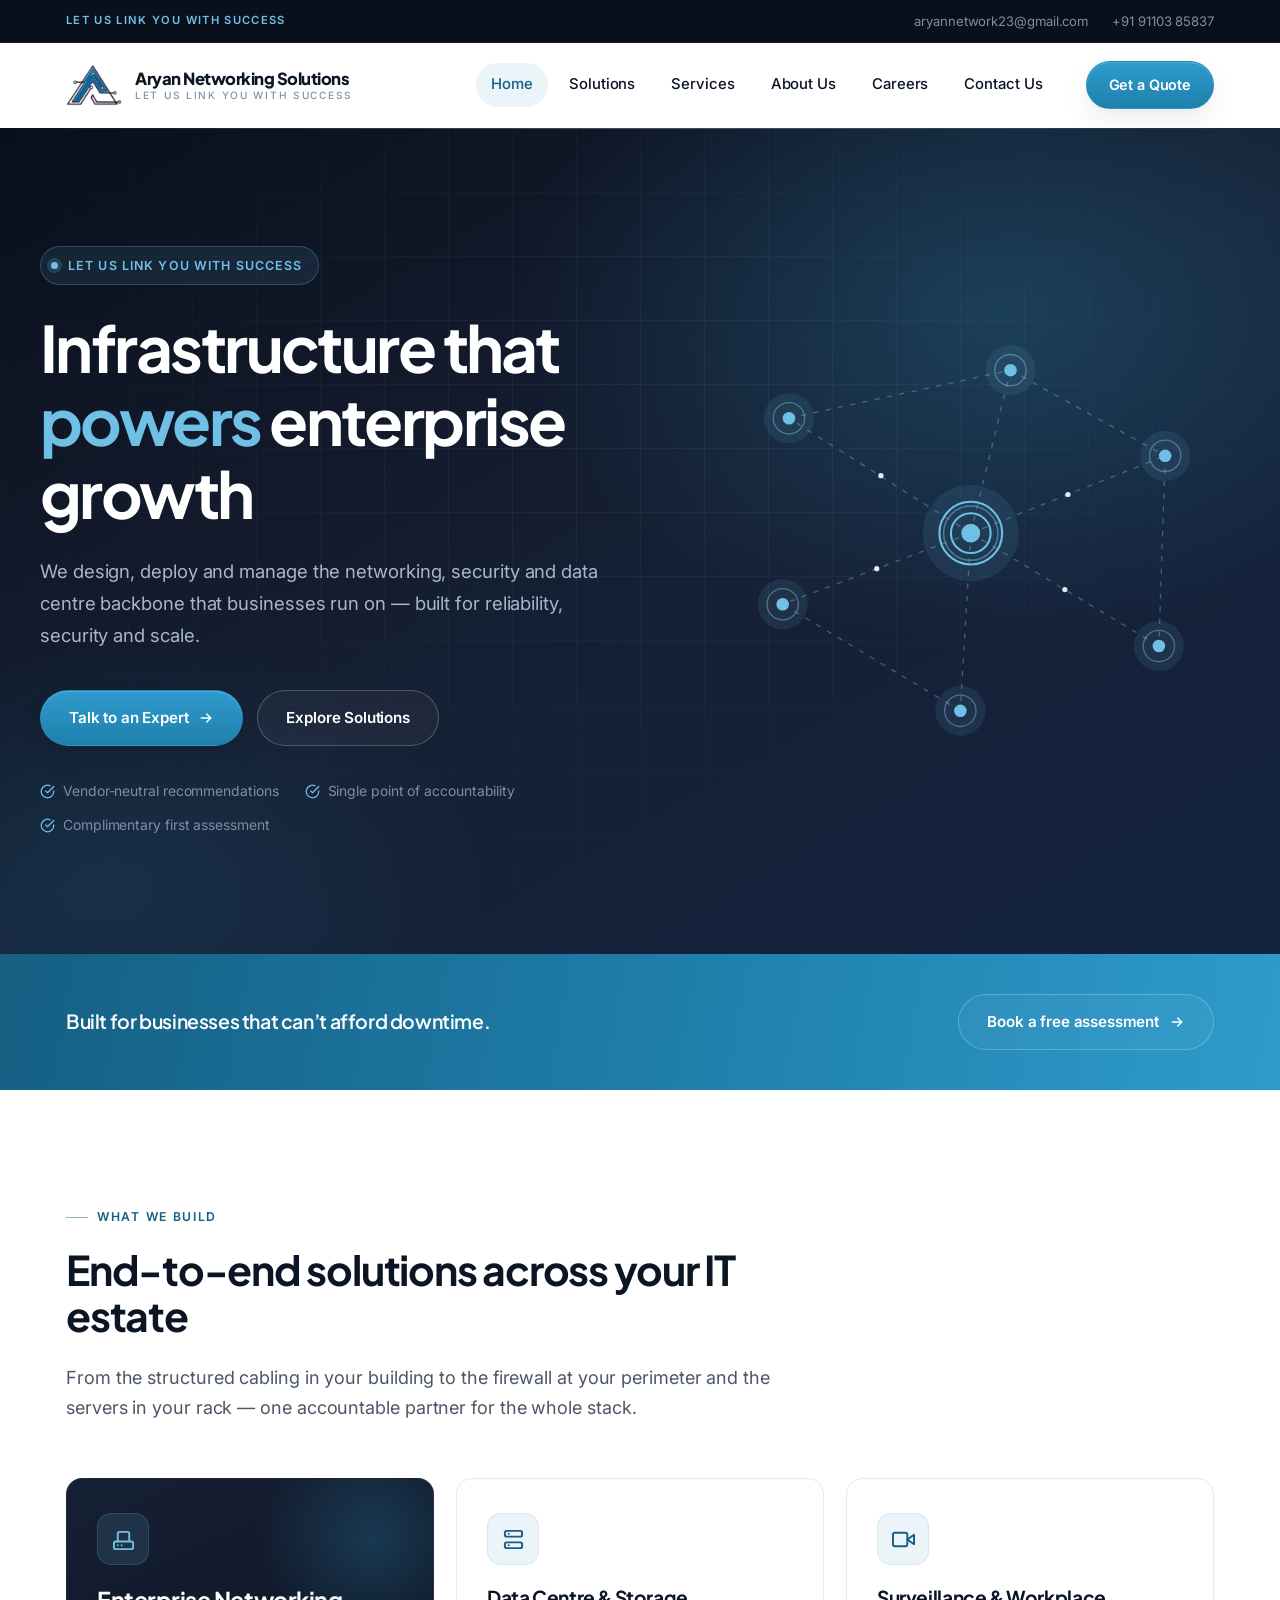
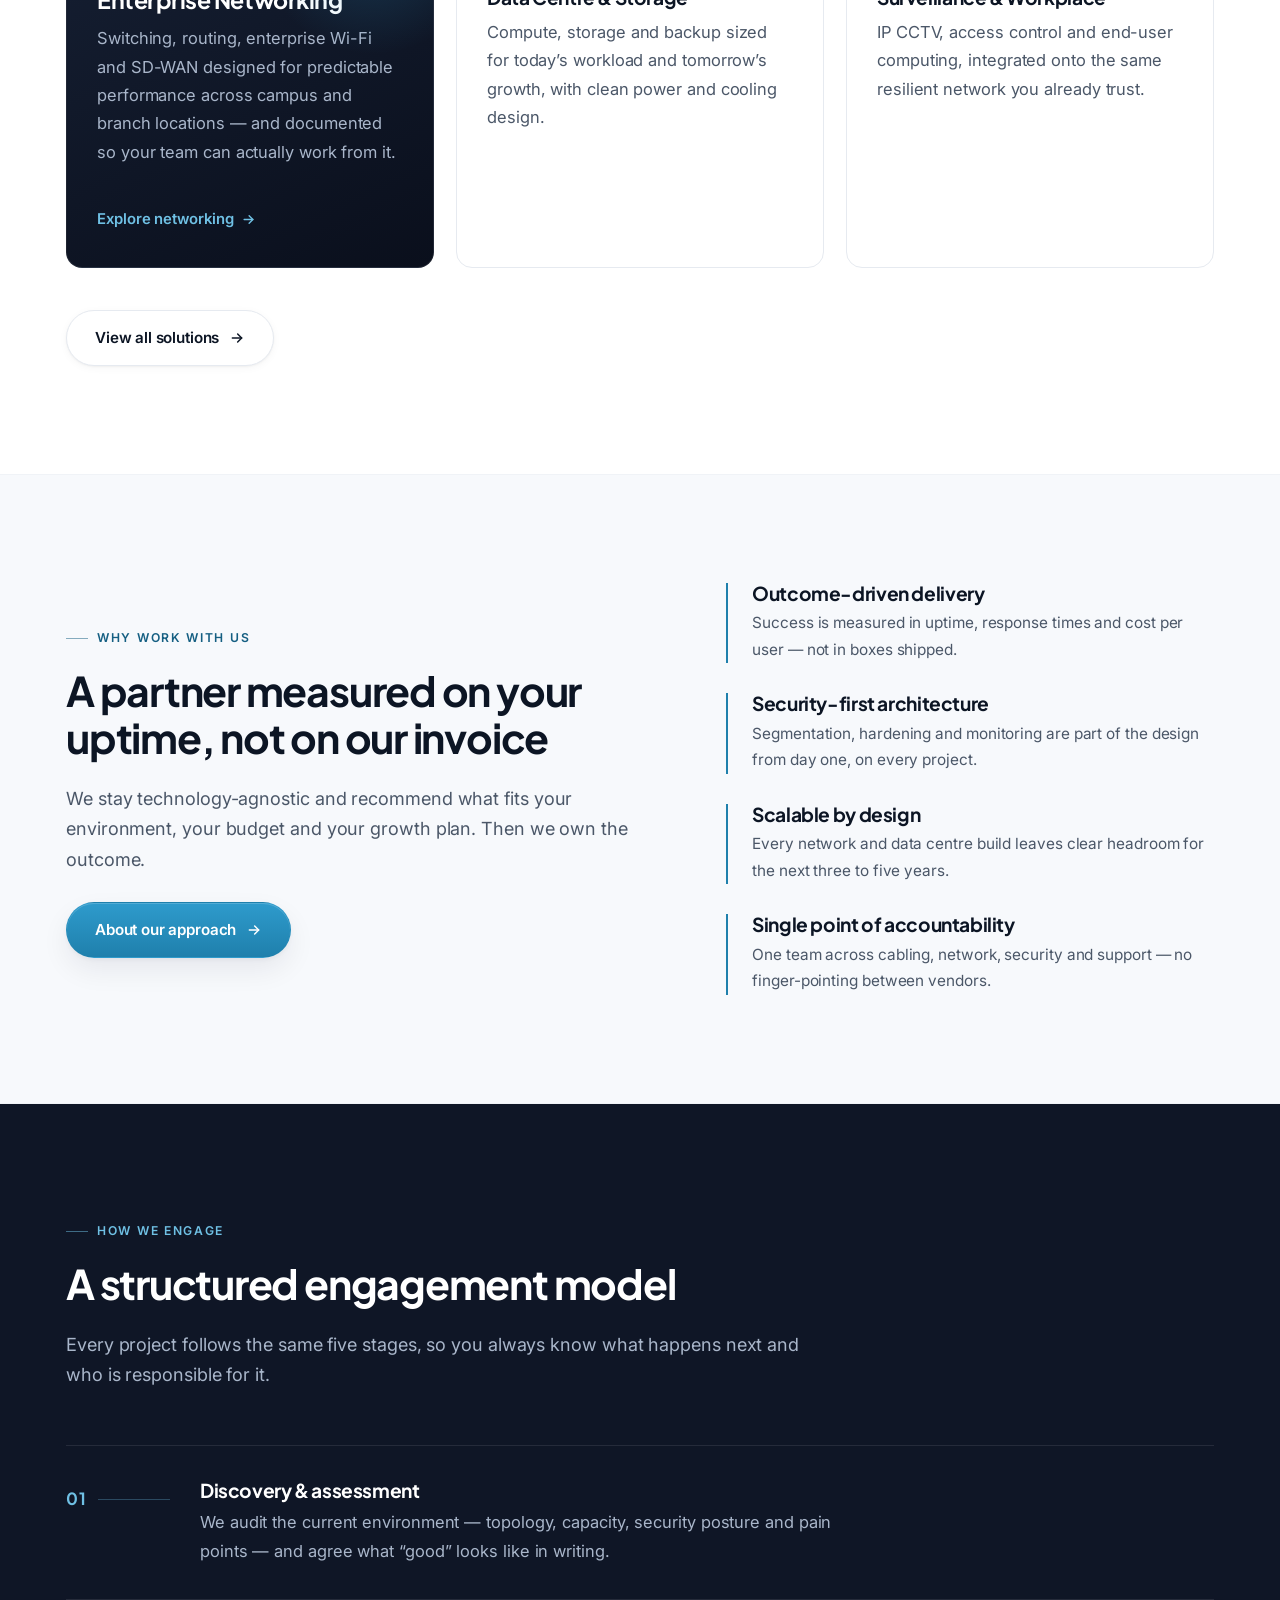
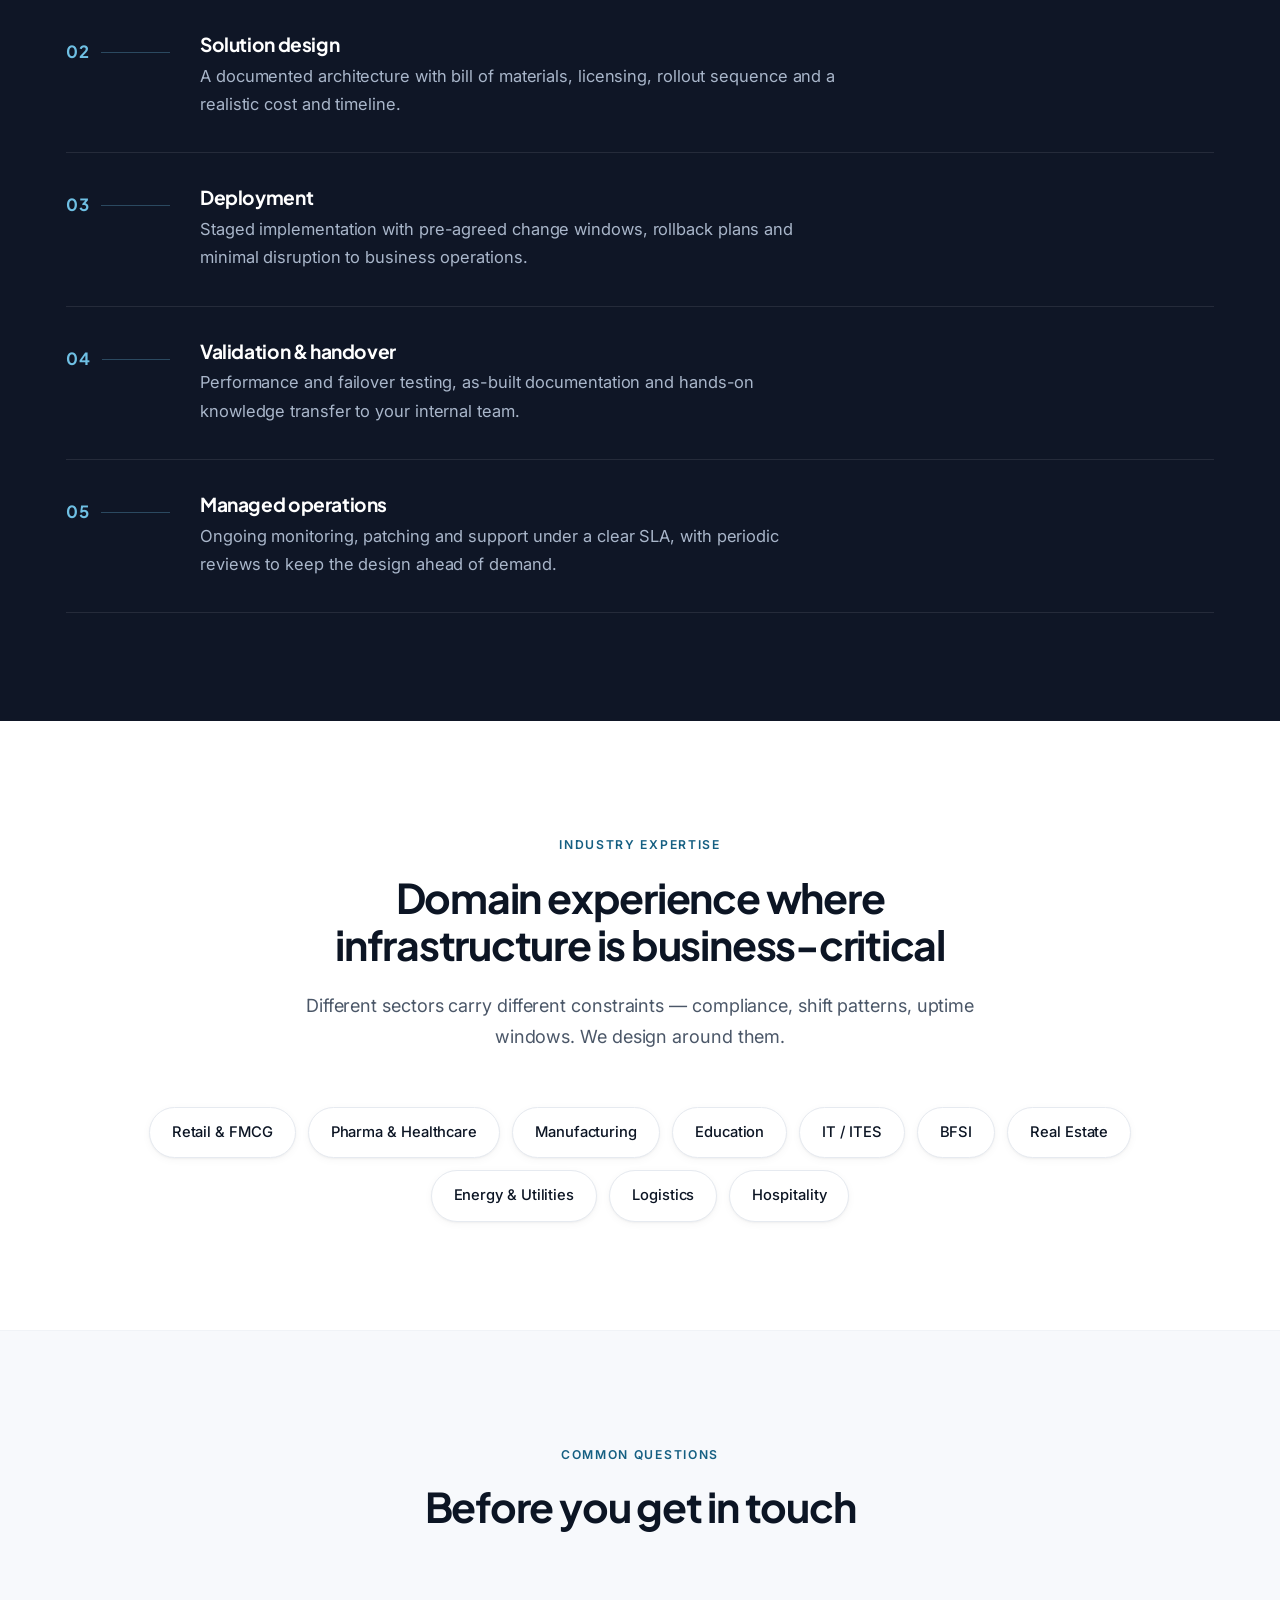
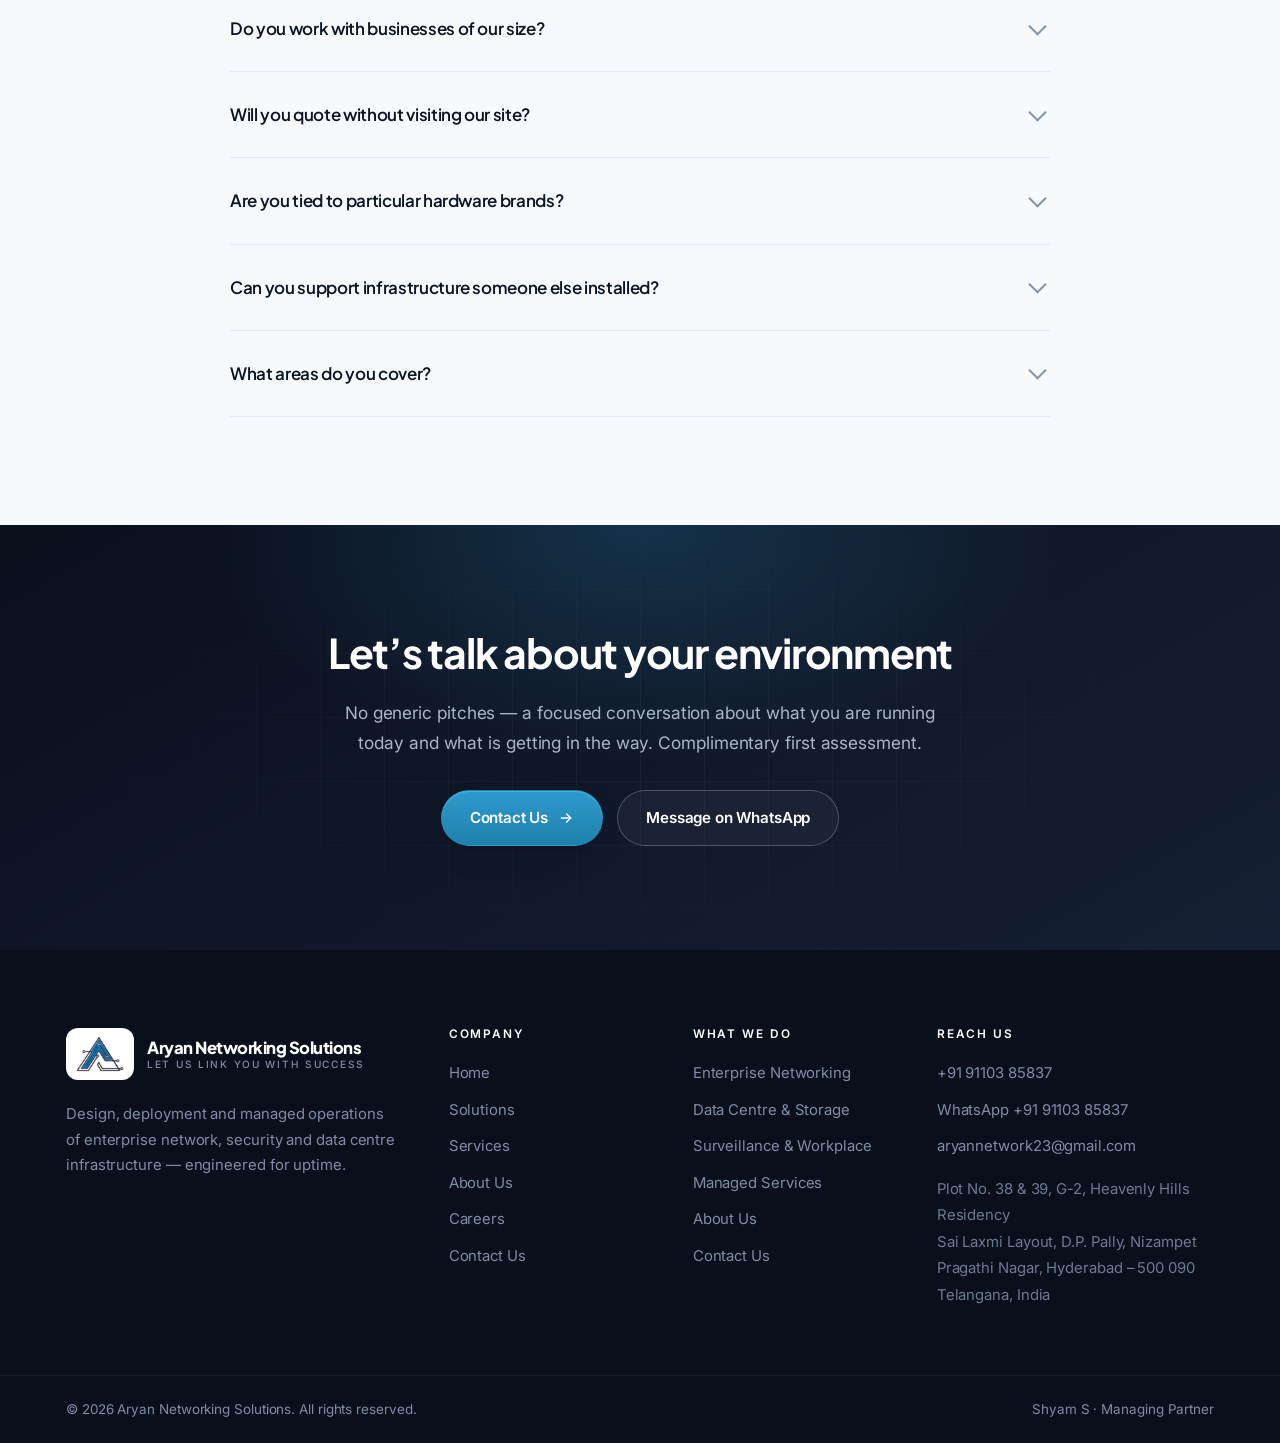
==== commit 3fa636d3: "Unify phone/WhatsApp number; remove Cybersecurity and Cloud solutions - Phone and WhatsApp are the s" ====
--- a/index.html
+++ b/index.html
@@ -4,7 +4,7 @@
 <meta charset="utf-8">
 <meta name="viewport" content="width=device-width, initial-scale=1">
 <title>Aryan Networking Solutions | Enterprise Network &amp; IT Infrastructure</title>
-<meta name="description" content="Aryan Networking Solutions designs, deploys and manages enterprise networking, cybersecurity, cloud and data centre infrastructure. Hyderabad, Telangana.">
+<meta name="description" content="Aryan Networking Solutions designs, deploys and manages enterprise networking, data centre, surveillance and IT infrastructure. Hyderabad, Telangana.">
 <link rel="preconnect" href="https://fonts.googleapis.com">
 <link rel="preconnect" href="https://fonts.gstatic.com" crossorigin>
 <link rel="stylesheet" href="https://fonts.googleapis.com/css2?family=Inter:wght@400;500;600&family=Plus+Jakarta+Sans:wght@600;700;800&display=swap">
@@ -125,20 +125,7 @@
 
     <div class="bento stagger">
 
-      <article class="card card-feature b-wide">
-        <div class="icon-box"><svg viewBox="0 0 24 24" fill="none" stroke="currentColor" stroke-width="2" stroke-linecap="round" stroke-linejoin="round"><path d="M12 3l8 4v5c0 5-3.4 8.4-8 9-4.6-.6-8-4-8-9V7z"/><path d="M9 12l2 2 4-4"/></svg></div>
-        <h3>Cybersecurity</h3>
-        <p>Perimeter and endpoint protection, threat monitoring, compliance
-           support and incident response. We start with what you are exposed to
-           today, close the gaps that matter most, and put monitoring in place so
-           you find out before your customers do.</p>
-        <a class="link-arrow" href="solutions.html#cybersecurity">
-          Explore cybersecurity
-          <svg viewBox="0 0 24 24" fill="none" stroke="currentColor" stroke-width="2.2" stroke-linecap="round" stroke-linejoin="round"><path d="M5 12h14"/><path d="M13 6l6 6-6 6"/></svg>
-        </a>
-      </article>
-
-      <article class="card b-wide">
+      <article class="card card-feature">
         <div class="icon-box"><svg viewBox="0 0 24 24" fill="none" stroke="currentColor" stroke-width="2" stroke-linecap="round" stroke-linejoin="round"><rect x="2" y="14" width="20" height="8" rx="2"/><path d="M6 14V6a2 2 0 0 1 2-2h8a2 2 0 0 1 2 2v8"/><path d="M6 18h.01M10 18h.01"/></svg></div>
         <h3>Enterprise Networking</h3>
         <p>Switching, routing, enterprise Wi-Fi and SD-WAN designed for
@@ -148,13 +135,6 @@
           Explore networking
           <svg viewBox="0 0 24 24" fill="none" stroke="currentColor" stroke-width="2.2" stroke-linecap="round" stroke-linejoin="round"><path d="M5 12h14"/><path d="M13 6l6 6-6 6"/></svg>
         </a>
-      </article>
-
-      <article class="card">
-        <div class="icon-box"><svg viewBox="0 0 24 24" fill="none" stroke="currentColor" stroke-width="2" stroke-linecap="round" stroke-linejoin="round"><path d="M17.5 19a4.5 4.5 0 0 0 .5-8.97A6 6 0 0 0 6.2 9.3 4 4 0 0 0 7 19z"/></svg></div>
-        <h3>Cloud &amp; Virtualisation</h3>
-        <p>Hybrid and private cloud, server virtualisation and workload migration
-           planned around cost, performance and recovery targets.</p>
       </article>
 
       <article class="card">
